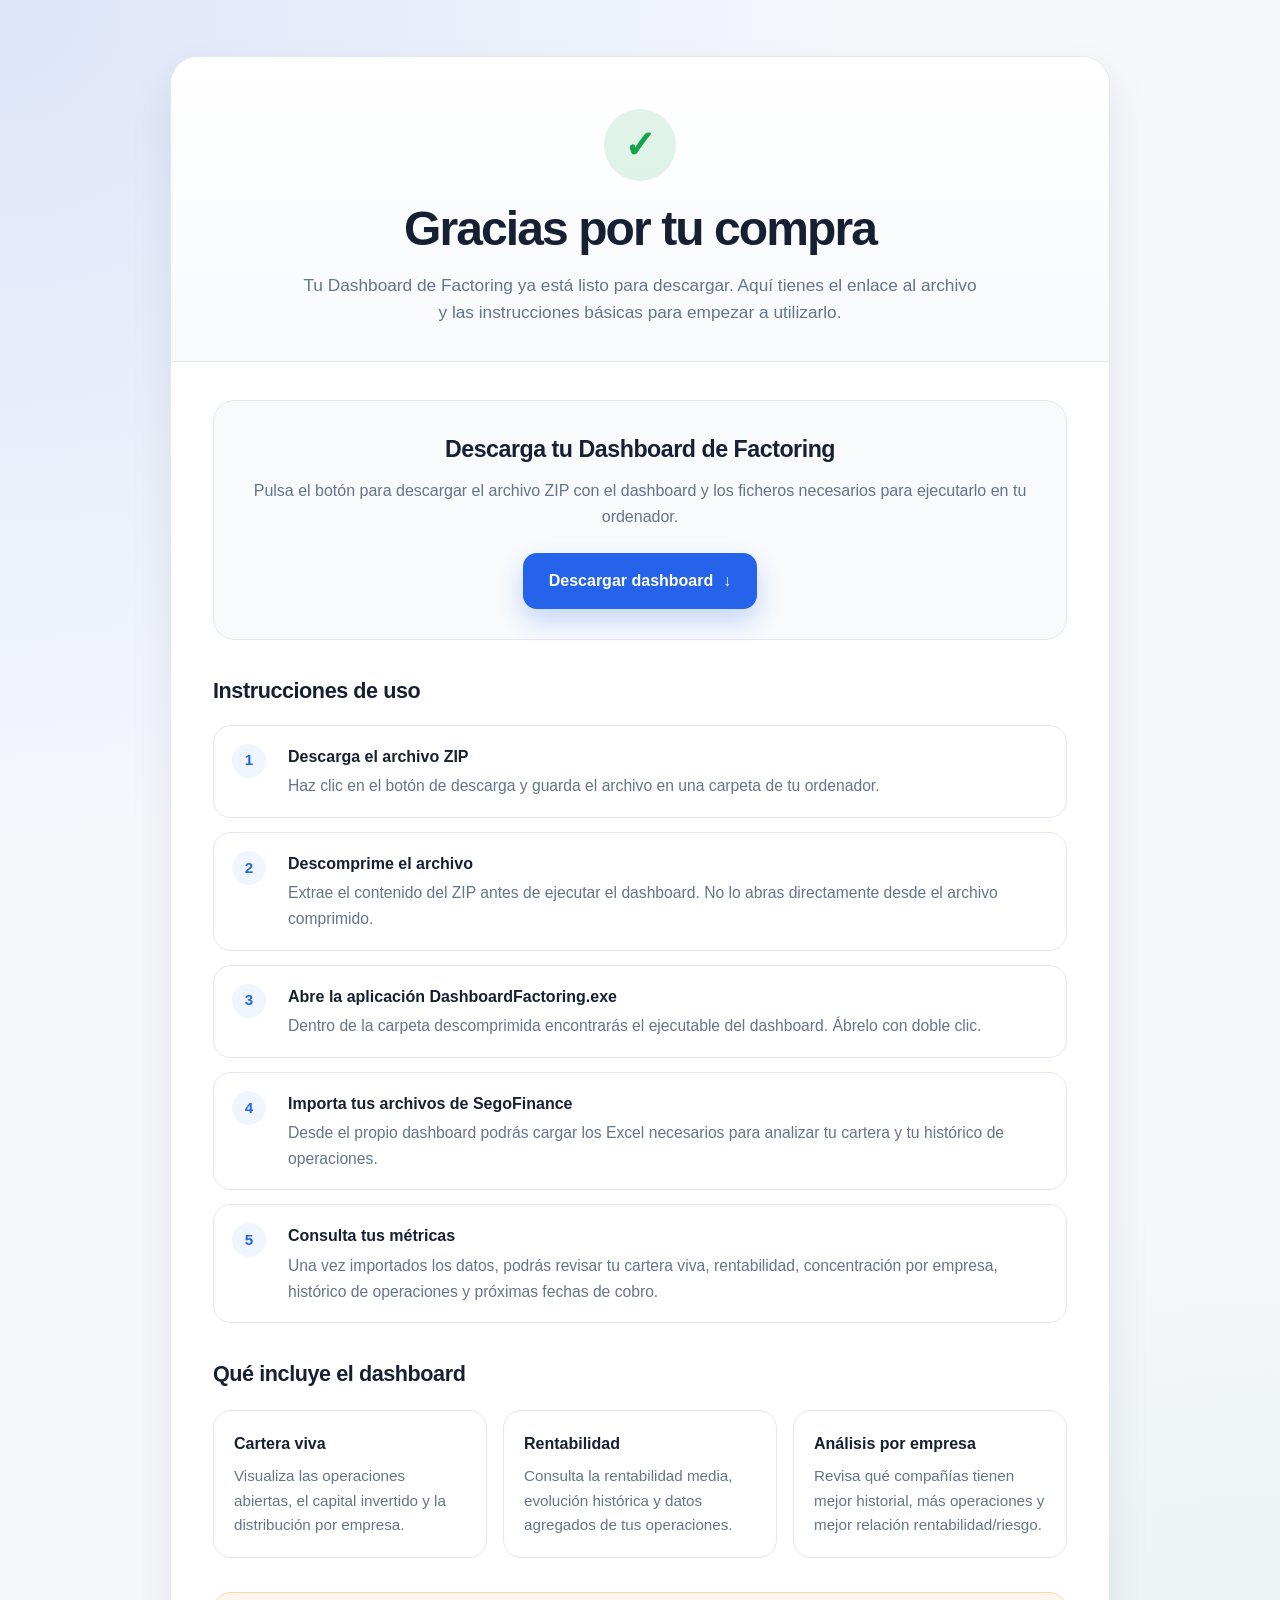
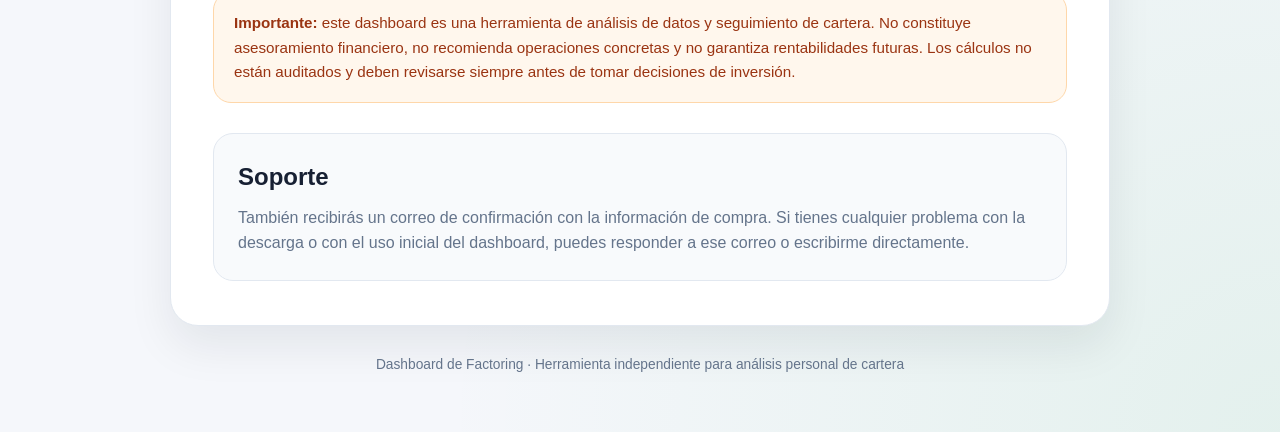
==== post-compra.html @ ce1b023b "Add files via upload" ====
<!DOCTYPE html>
<html lang="es">
<head>
  <meta charset="UTF-8" />
  <meta name="viewport" content="width=device-width, initial-scale=1.0" />
  <title>Gracias por tu compra | Dashboard de Factoring</title>

  <style>
    :root {
      --bg: #f5f7fb;
      --card: #ffffff;
      --primary: #2563eb;
      --primary-dark: #1d4ed8;
      --text: #172033;
      --muted: #64748b;
      --border: #e2e8f0;
      --success: #16a34a;
      --warning-bg: #fff7ed;
      --warning-border: #fed7aa;
      --warning-text: #9a3412;
      --shadow: 0 20px 45px rgba(15, 23, 42, 0.08);
    }

    * {
      box-sizing: border-box;
      margin: 0;
      padding: 0;
    }

    body {
      font-family: -apple-system, BlinkMacSystemFont, "Segoe UI", Roboto, Arial, sans-serif;
      background:
        radial-gradient(circle at top left, rgba(37, 99, 235, 0.12), transparent 35%),
        radial-gradient(circle at bottom right, rgba(22, 163, 74, 0.08), transparent 35%),
        var(--bg);
      color: var(--text);
      min-height: 100vh;
      line-height: 1.6;
    }

    .page {
      width: 100%;
      max-width: 980px;
      margin: 0 auto;
      padding: 56px 20px;
    }

    .card {
      background: var(--card);
      border: 1px solid var(--border);
      border-radius: 28px;
      box-shadow: var(--shadow);
      overflow: hidden;
    }

    .hero {
      padding: 52px 42px 34px;
      text-align: center;
      border-bottom: 1px solid var(--border);
      background: linear-gradient(180deg, #ffffff 0%, #f8fafc 100%);
    }

    .success-icon {
      width: 72px;
      height: 72px;
      margin: 0 auto 22px;
      border-radius: 50%;
      background: rgba(22, 163, 74, 0.12);
      color: var(--success);
      display: flex;
      align-items: center;
      justify-content: center;
      font-size: 38px;
      font-weight: 700;
    }

    h1 {
      font-size: clamp(2rem, 4vw, 3rem);
      line-height: 1.1;
      margin-bottom: 16px;
      letter-spacing: -0.04em;
    }

    .subtitle {
      max-width: 680px;
      margin: 0 auto;
      color: var(--muted);
      font-size: 1.08rem;
    }

    .content {
      padding: 38px 42px 44px;
    }

    .download-box {
      background: #f8fafc;
      border: 1px solid var(--border);
      border-radius: 22px;
      padding: 30px;
      text-align: center;
      margin-bottom: 34px;
    }

    .download-box h2 {
      font-size: 1.45rem;
      margin-bottom: 10px;
      letter-spacing: -0.02em;
    }

    .download-box p {
      color: var(--muted);
      margin-bottom: 24px;
    }

    .btn {
      display: inline-flex;
      align-items: center;
      justify-content: center;
      gap: 10px;
      background: var(--primary);
      color: #ffffff;
      text-decoration: none;
      font-weight: 700;
      padding: 15px 26px;
      border-radius: 14px;
      transition: 0.2s ease;
      box-shadow: 0 12px 24px rgba(37, 99, 235, 0.24);
    }

    .btn:hover {
      background: var(--primary-dark);
      transform: translateY(-2px);
    }

    .section {
      margin-top: 34px;
    }

    .section h2 {
      font-size: 1.35rem;
      margin-bottom: 16px;
      letter-spacing: -0.02em;
    }

    .steps {
      display: grid;
      gap: 14px;
      counter-reset: step;
    }

    .step {
      display: grid;
      grid-template-columns: 42px 1fr;
      gap: 14px;
      align-items: start;
      padding: 18px;
      border: 1px solid var(--border);
      border-radius: 18px;
      background: #ffffff;
    }

    .step::before {
      counter-increment: step;
      content: counter(step);
      width: 34px;
      height: 34px;
      border-radius: 50%;
      background: #eff6ff;
      color: var(--primary);
      display: flex;
      align-items: center;
      justify-content: center;
      font-weight: 800;
      font-size: 0.95rem;
    }

    .step strong {
      display: block;
      margin-bottom: 4px;
    }

    .step span {
      color: var(--muted);
      font-size: 0.98rem;
    }

    .info-grid {
      display: grid;
      grid-template-columns: repeat(3, 1fr);
      gap: 16px;
      margin-top: 18px;
    }

    .info-card {
      border: 1px solid var(--border);
      border-radius: 18px;
      padding: 20px;
      background: #ffffff;
    }

    .info-card h3 {
      font-size: 1rem;
      margin-bottom: 8px;
    }

    .info-card p {
      color: var(--muted);
      font-size: 0.95rem;
    }

    .warning {
      margin-top: 34px;
      padding: 18px 20px;
      border-radius: 18px;
      background: var(--warning-bg);
      border: 1px solid var(--warning-border);
      color: var(--warning-text);
      font-size: 0.95rem;
    }

    .support {
      margin-top: 30px;
      padding: 24px;
      border-radius: 20px;
      background: #f8fafc;
      border: 1px solid var(--border);
    }

    .support h2 {
      margin-bottom: 8px;
    }

    .support p {
      color: var(--muted);
    }

    .support a {
      color: var(--primary);
      font-weight: 700;
      text-decoration: none;
    }

    footer {
      text-align: center;
      color: var(--muted);
      font-size: 0.86rem;
      margin-top: 28px;
    }

    @media (max-width: 760px) {
      .page {
        padding: 28px 14px;
      }

      .hero,
      .content {
        padding-left: 22px;
        padding-right: 22px;
      }

      .hero {
        padding-top: 38px;
      }

      .download-box {
        padding: 24px 18px;
      }

      .info-grid {
        grid-template-columns: 1fr;
      }

      .step {
        grid-template-columns: 36px 1fr;
        padding: 16px;
      }

      .btn {
        width: 100%;
      }
    }
  </style>
</head>

<body>
  <main class="page">
    <section class="card">

      <div class="hero">
        <div class="success-icon">✓</div>
        <h1>Gracias por tu compra</h1>
        <p class="subtitle">
          Tu Dashboard de Factoring ya está listo para descargar. Aquí tienes el enlace al archivo y las instrucciones básicas para empezar a utilizarlo.
        </p>
      </div>

      <div class="content">

        <div class="download-box">
          <h2>Descarga tu Dashboard de Factoring</h2>
          <p>
            Pulsa el botón para descargar el archivo ZIP con el dashboard y los ficheros necesarios para ejecutarlo en tu ordenador.
          </p>

          <a class="btn" href="https://drive.google.com/file/d/1W6_5NoP41m3DDJZLUYi-UUMXNj_5M4J9/view?usp=share_link" target="_blank" rel="noopener noreferrer">
            Descargar dashboard
            <span>↓</span>
          </a>
        </div>

        <section class="section">
          <h2>Instrucciones de uso</h2>

          <div class="steps">
            <div class="step">
              <div>
                <strong>Descarga el archivo ZIP</strong>
                <span>
                  Haz clic en el botón de descarga y guarda el archivo en una carpeta de tu ordenador.
                </span>
              </div>
            </div>

            <div class="step">
              <div>
                <strong>Descomprime el archivo</strong>
                <span>
                  Extrae el contenido del ZIP antes de ejecutar el dashboard. No lo abras directamente desde el archivo comprimido.
                </span>
              </div>
            </div>

            <div class="step">
              <div>
                <strong>Abre la aplicación DashboardFactoring.exe</strong>
                <span>
                  Dentro de la carpeta descomprimida encontrarás el ejecutable del dashboard. Ábrelo con doble clic.
                </span>
              </div>
            </div>

            <div class="step">
              <div>
                <strong>Importa tus archivos de SegoFinance</strong>
                <span>
                  Desde el propio dashboard podrás cargar los Excel necesarios para analizar tu cartera y tu histórico de operaciones.
                </span>
              </div>
            </div>

            <div class="step">
              <div>
                <strong>Consulta tus métricas</strong>
                <span>
                  Una vez importados los datos, podrás revisar tu cartera viva, rentabilidad, concentración por empresa, histórico de operaciones y próximas fechas de cobro.
                </span>
              </div>
            </div>
          </div>
        </section>

        <section class="section">
          <h2>Qué incluye el dashboard</h2>

          <div class="info-grid">
            <div class="info-card">
              <h3>Cartera viva</h3>
              <p>
                Visualiza las operaciones abiertas, el capital invertido y la distribución por empresa.
              </p>
            </div>

            <div class="info-card">
              <h3>Rentabilidad</h3>
              <p>
                Consulta la rentabilidad media, evolución histórica y datos agregados de tus operaciones.
              </p>
            </div>

            <div class="info-card">
              <h3>Análisis por empresa</h3>
              <p>
                Revisa qué compañías tienen mejor historial, más operaciones y mejor relación rentabilidad/riesgo.
              </p>
            </div>
          </div>
        </section>

        <div class="warning">
          <strong>Importante:</strong>
          este dashboard es una herramienta de análisis de datos y seguimiento de cartera. No constituye asesoramiento financiero, no recomienda operaciones concretas y no garantiza rentabilidades futuras. Los cálculos no están auditados y deben revisarse siempre antes de tomar decisiones de inversión.
        </div>

        <section class="support">
          <h2>Soporte</h2>
          <p>
            También recibirás un correo de confirmación con la información de compra. Si tienes cualquier problema con la descarga o con el uso inicial del dashboard, puedes responder a ese correo o escribirme directamente.
          </p>
        </section>

      </div>
    </section>

    <footer>
      Dashboard de Factoring · Herramienta independiente para análisis personal de cartera
    </footer>
  </main>
</body>
</html>
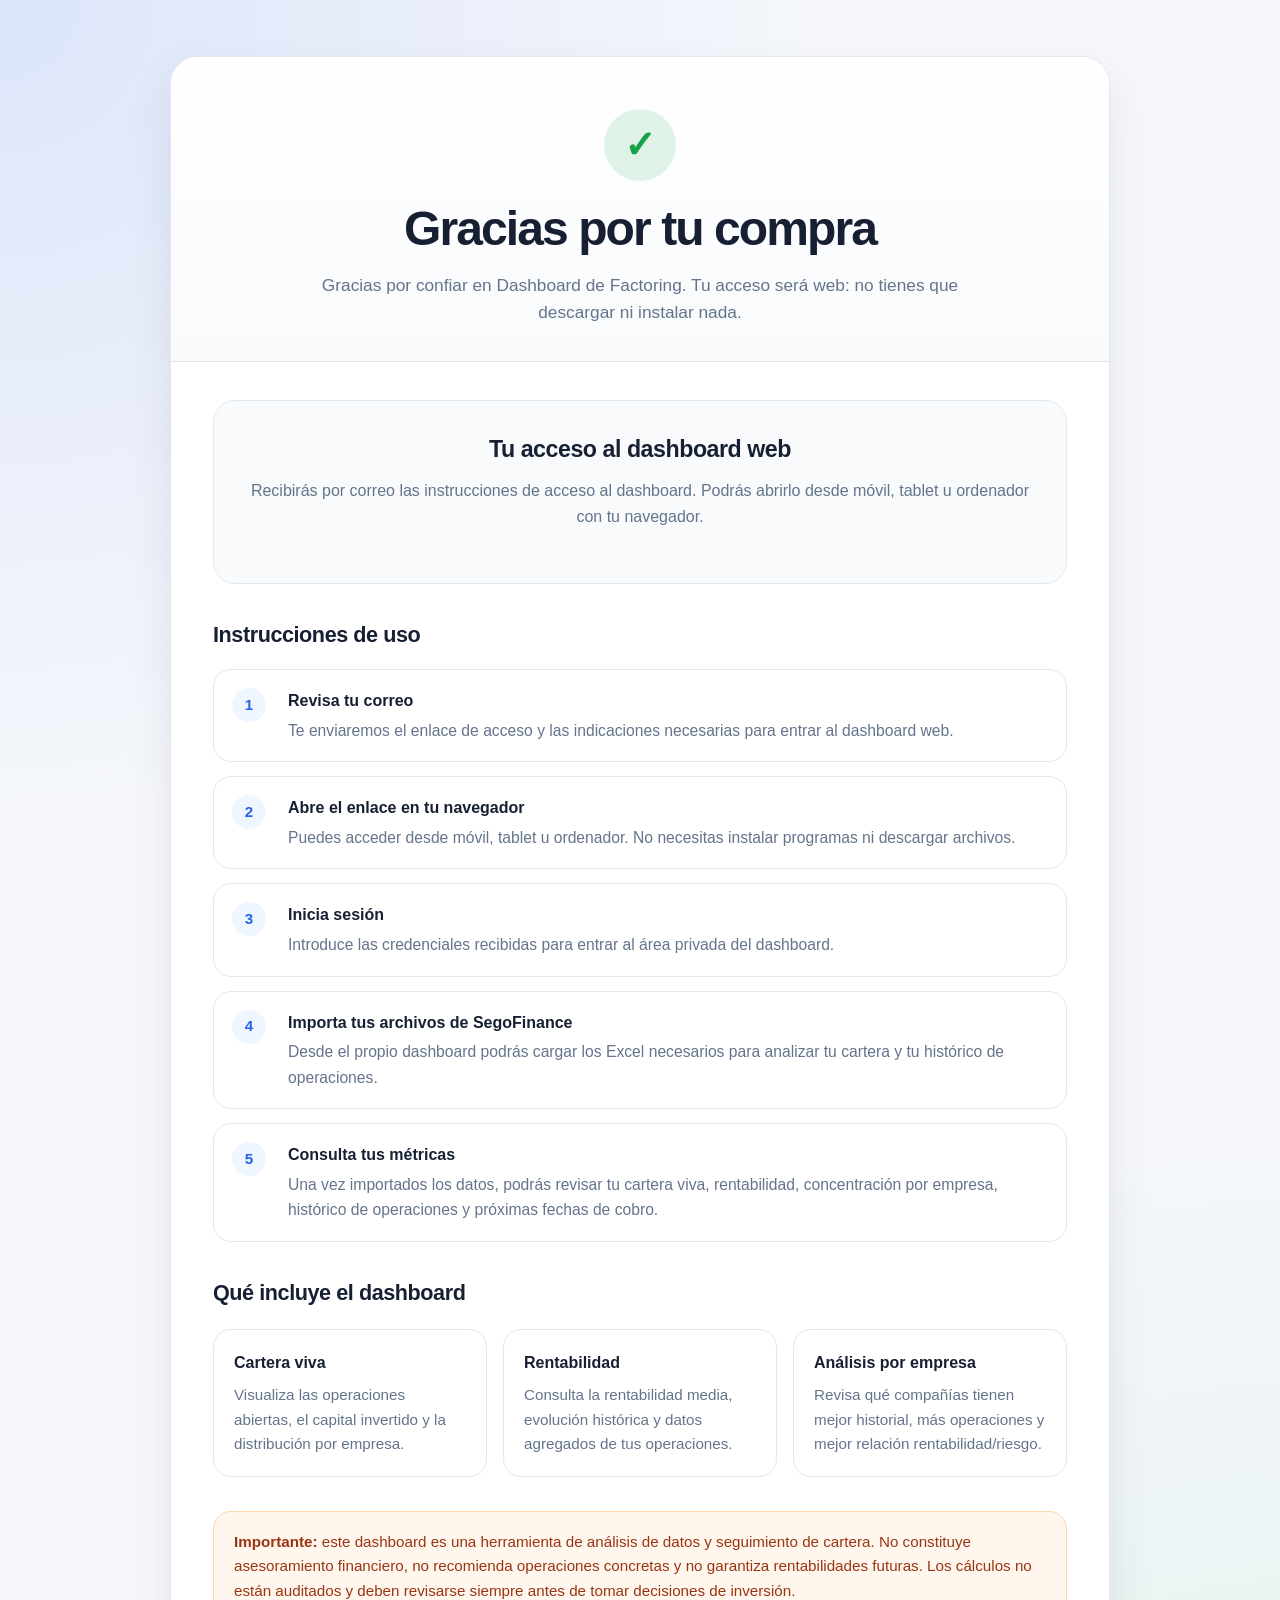
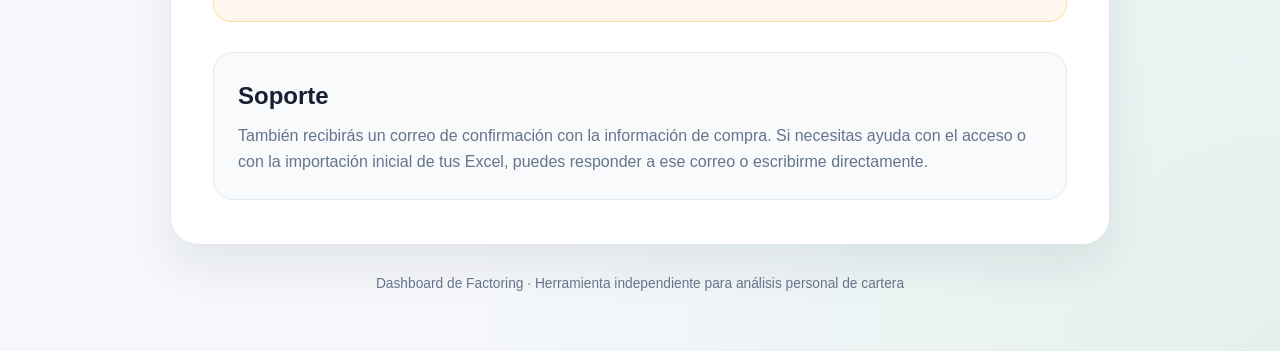
==== commit 108892a4: "Add files via upload" ====
--- a/post-compra.html
+++ b/post-compra.html
@@ -92,7 +92,7 @@
       padding: 38px 42px 44px;
     }
 
-    .download-box {
+    .access-box {
       background: #f8fafc;
       border: 1px solid var(--border);
       border-radius: 22px;
@@ -101,13 +101,13 @@
       margin-bottom: 34px;
     }
 
-    .download-box h2 {
+    .access-box h2 {
       font-size: 1.45rem;
       margin-bottom: 10px;
       letter-spacing: -0.02em;
     }
 
-    .download-box p {
+    .access-box p {
       color: var(--muted);
       margin-bottom: 24px;
     }
@@ -262,7 +262,7 @@
         padding-top: 38px;
       }
 
-      .download-box {
+      .access-box {
         padding: 24px 18px;
       }
 
@@ -290,22 +290,17 @@
         <div class="success-icon">✓</div>
         <h1>Gracias por tu compra</h1>
         <p class="subtitle">
-          Tu Dashboard de Factoring ya está listo para descargar. Aquí tienes el enlace al archivo y las instrucciones básicas para empezar a utilizarlo.
+          Gracias por confiar en Dashboard de Factoring. Tu acceso será web: no tienes que descargar ni instalar nada.
         </p>
       </div>
 
       <div class="content">
 
-        <div class="download-box">
-          <h2>Descarga tu Dashboard de Factoring</h2>
+        <div class="access-box">
+          <h2>Tu acceso al dashboard web</h2>
           <p>
-            Pulsa el botón para descargar el archivo ZIP con el dashboard y los ficheros necesarios para ejecutarlo en tu ordenador.
+            Recibirás por correo las instrucciones de acceso al dashboard. Podrás abrirlo desde móvil, tablet u ordenador con tu navegador.
           </p>
-
-          <a class="btn" href="https://drive.google.com/file/d/1W6_5NoP41m3DDJZLUYi-UUMXNj_5M4J9/view?usp=share_link" target="_blank" rel="noopener noreferrer">
-            Descargar dashboard
-            <span>↓</span>
-          </a>
         </div>
 
         <section class="section">
@@ -314,27 +309,27 @@
           <div class="steps">
             <div class="step">
               <div>
-                <strong>Descarga el archivo ZIP</strong>
+                <strong>Revisa tu correo</strong>
                 <span>
-                  Haz clic en el botón de descarga y guarda el archivo en una carpeta de tu ordenador.
+                  Te enviaremos el enlace de acceso y las indicaciones necesarias para entrar al dashboard web.
                 </span>
               </div>
             </div>
 
             <div class="step">
               <div>
-                <strong>Descomprime el archivo</strong>
+                <strong>Abre el enlace en tu navegador</strong>
                 <span>
-                  Extrae el contenido del ZIP antes de ejecutar el dashboard. No lo abras directamente desde el archivo comprimido.
+                  Puedes acceder desde móvil, tablet u ordenador. No necesitas instalar programas ni descargar archivos.
                 </span>
               </div>
             </div>
 
             <div class="step">
               <div>
-                <strong>Abre la aplicación DashboardFactoring.exe</strong>
+                <strong>Inicia sesión</strong>
                 <span>
-                  Dentro de la carpeta descomprimida encontrarás el ejecutable del dashboard. Ábrelo con doble clic.
+                  Introduce las credenciales recibidas para entrar al área privada del dashboard.
                 </span>
               </div>
             </div>
@@ -394,7 +389,7 @@
         <section class="support">
           <h2>Soporte</h2>
           <p>
-            También recibirás un correo de confirmación con la información de compra. Si tienes cualquier problema con la descarga o con el uso inicial del dashboard, puedes responder a ese correo o escribirme directamente.
+            También recibirás un correo de confirmación con la información de compra. Si necesitas ayuda con el acceso o con la importación inicial de tus Excel, puedes responder a ese correo o escribirme directamente.
           </p>
         </section>
 
@@ -406,4 +401,4 @@
     </footer>
   </main>
 </body>
-</html>+</html>
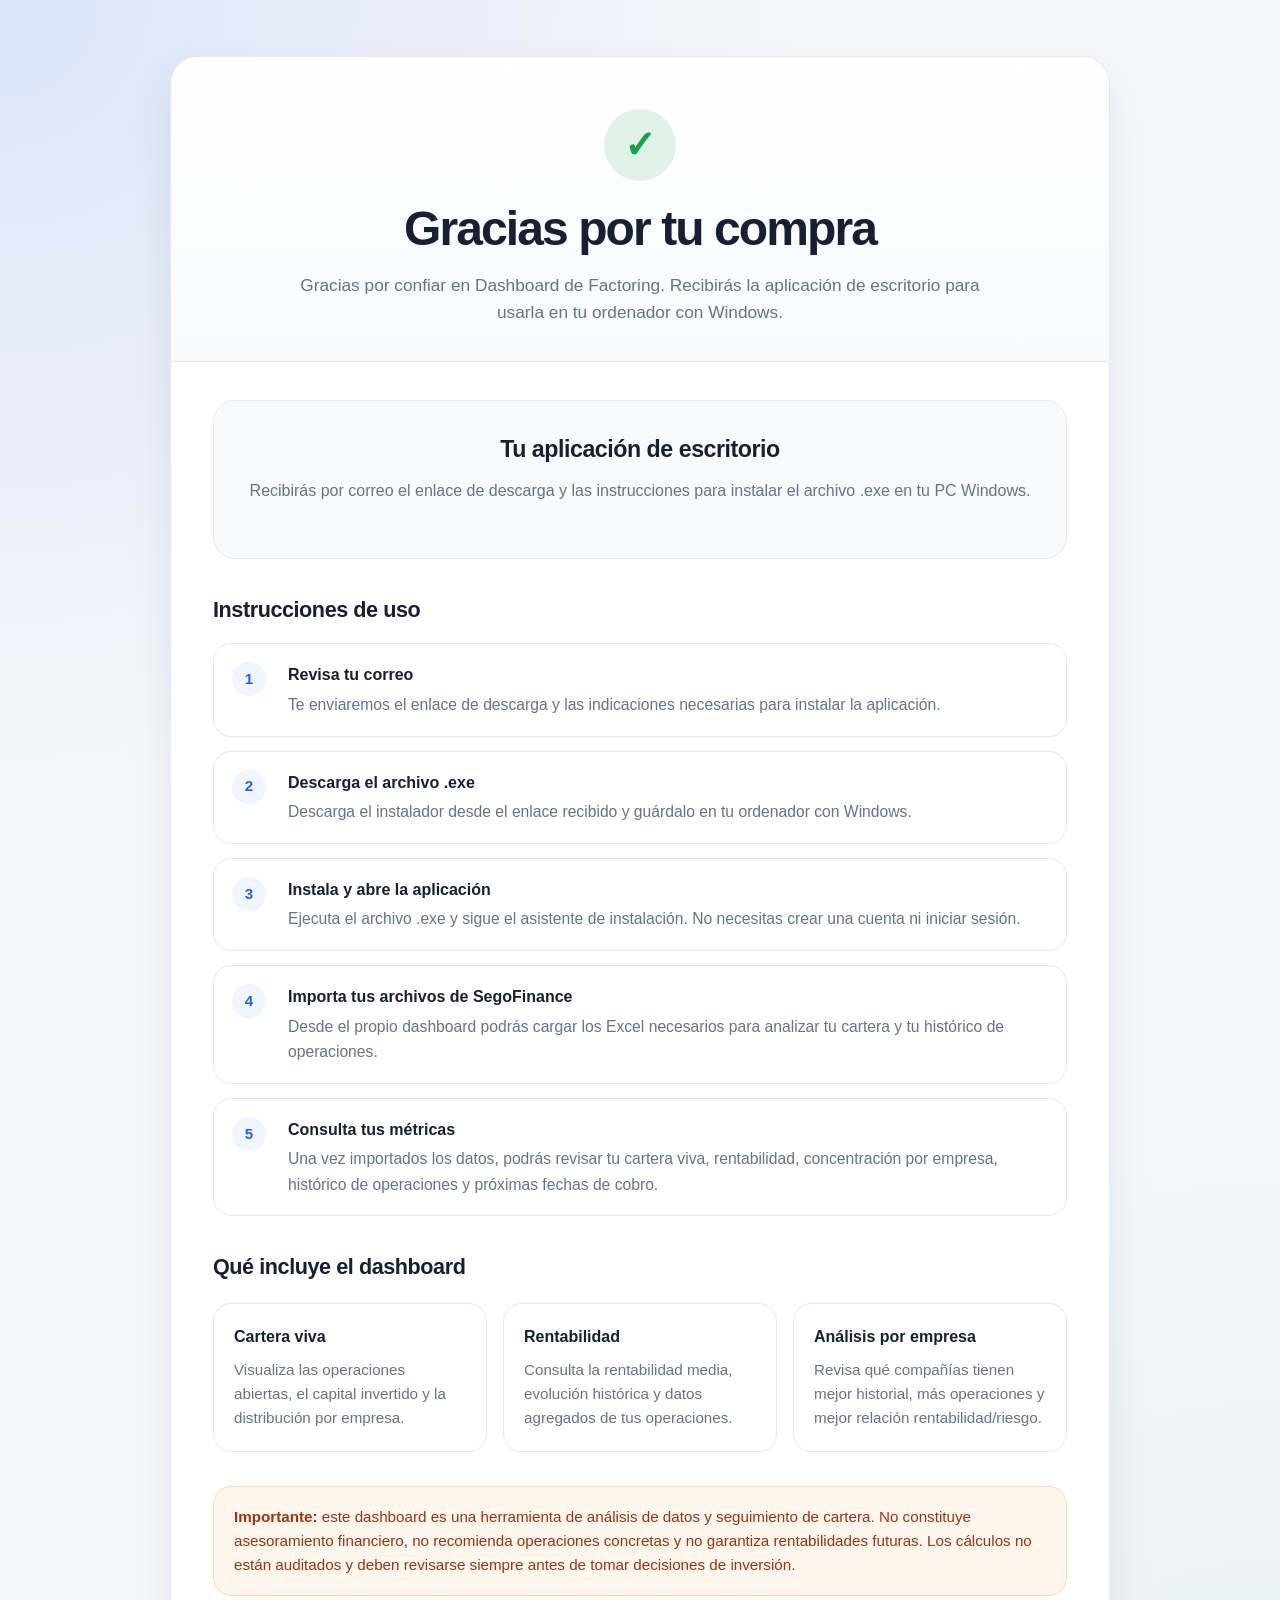
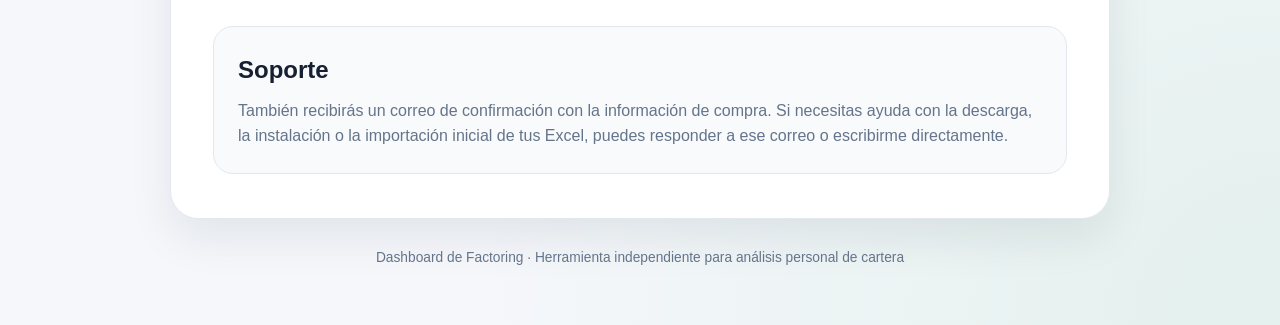
==== commit 597e272b: "Add files via upload" ====
--- a/post-compra.html
+++ b/post-compra.html
@@ -290,16 +290,16 @@
         <div class="success-icon">✓</div>
         <h1>Gracias por tu compra</h1>
         <p class="subtitle">
-          Gracias por confiar en Dashboard de Factoring. Tu acceso será web: no tienes que descargar ni instalar nada.
+          Gracias por confiar en Dashboard de Factoring. Recibirás la aplicación de escritorio para usarla en tu ordenador con Windows.
         </p>
       </div>
 
       <div class="content">
 
         <div class="access-box">
-          <h2>Tu acceso al dashboard web</h2>
+          <h2>Tu aplicación de escritorio</h2>
           <p>
-            Recibirás por correo las instrucciones de acceso al dashboard. Podrás abrirlo desde móvil, tablet u ordenador con tu navegador.
+            Recibirás por correo el enlace de descarga y las instrucciones para instalar el archivo .exe en tu PC Windows.
           </p>
         </div>
 
@@ -311,25 +311,25 @@
               <div>
                 <strong>Revisa tu correo</strong>
                 <span>
-                  Te enviaremos el enlace de acceso y las indicaciones necesarias para entrar al dashboard web.
+                  Te enviaremos el enlace de descarga y las indicaciones necesarias para instalar la aplicación.
                 </span>
               </div>
             </div>
 
             <div class="step">
               <div>
-                <strong>Abre el enlace en tu navegador</strong>
+                <strong>Descarga el archivo .exe</strong>
                 <span>
-                  Puedes acceder desde móvil, tablet u ordenador. No necesitas instalar programas ni descargar archivos.
+                  Descarga el instalador desde el enlace recibido y guárdalo en tu ordenador con Windows.
                 </span>
               </div>
             </div>
 
             <div class="step">
               <div>
-                <strong>Inicia sesión</strong>
+                <strong>Instala y abre la aplicación</strong>
                 <span>
-                  Introduce las credenciales recibidas para entrar al área privada del dashboard.
+                  Ejecuta el archivo .exe y sigue el asistente de instalación. No necesitas crear una cuenta ni iniciar sesión.
                 </span>
               </div>
             </div>
@@ -389,7 +389,7 @@
         <section class="support">
           <h2>Soporte</h2>
           <p>
-            También recibirás un correo de confirmación con la información de compra. Si necesitas ayuda con el acceso o con la importación inicial de tus Excel, puedes responder a ese correo o escribirme directamente.
+            También recibirás un correo de confirmación con la información de compra. Si necesitas ayuda con la descarga, la instalación o la importación inicial de tus Excel, puedes responder a ese correo o escribirme directamente.
           </p>
         </section>
 
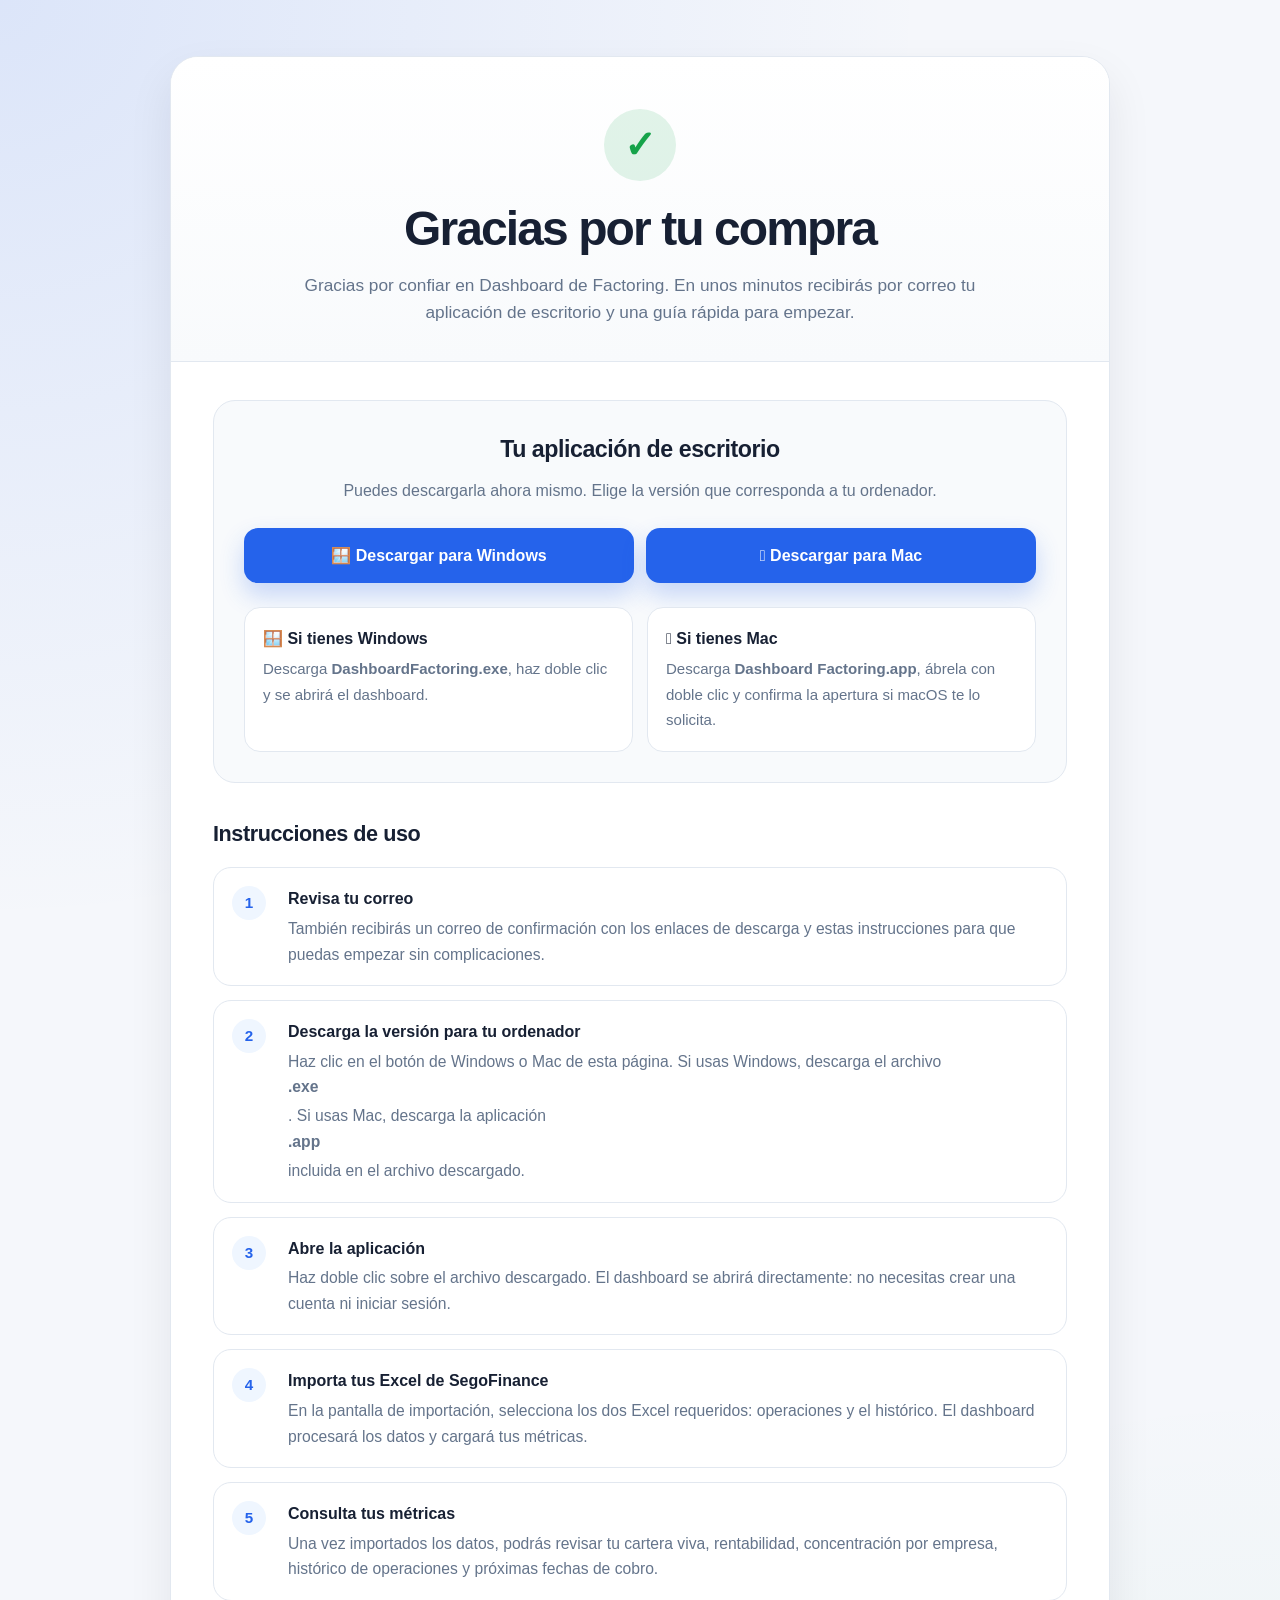
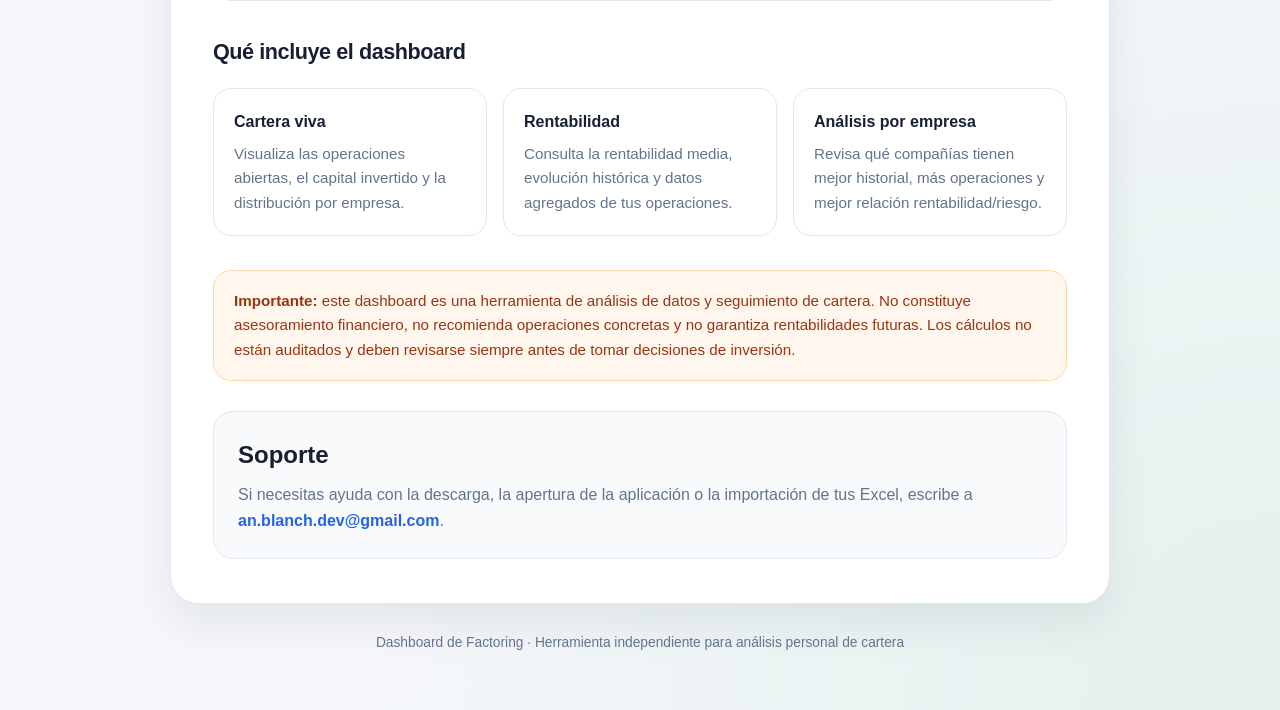
==== commit c737f96f: "Add files via upload" ====
--- a/post-compra.html
+++ b/post-compra.html
@@ -112,6 +112,36 @@
       margin-bottom: 24px;
     }
 
+    .download-options {
+      display: grid;
+      grid-template-columns: repeat(2, 1fr);
+      gap: 14px;
+      text-align: left;
+    }
+
+    .download-option {
+      padding: 18px;
+      border: 1px solid var(--border);
+      border-radius: 16px;
+      background: #ffffff;
+    }
+
+    .download-option strong {
+      display: block;
+      margin-bottom: 4px;
+      font-size: 1rem;
+    }
+
+    .download-option span {
+      color: var(--muted);
+      font-size: 0.94rem;
+    }
+
+    .file-name {
+      color: var(--text);
+      font-weight: 700;
+    }
+
     .btn {
       display: inline-flex;
       align-items: center;
@@ -132,6 +162,18 @@
       transform: translateY(-2px);
     }
 
+    .download-actions {
+      display: flex;
+      justify-content: center;
+      gap: 12px;
+      margin: 22px 0 24px;
+      flex-wrap: wrap;
+    }
+
+    .download-actions .btn {
+      flex: 1 1 240px;
+    }
+
     .section {
       margin-top: 34px;
     }
@@ -270,6 +312,10 @@
         grid-template-columns: 1fr;
       }
 
+      .download-options {
+        grid-template-columns: 1fr;
+      }
+
       .step {
         grid-template-columns: 36px 1fr;
         padding: 16px;
@@ -277,6 +323,10 @@
 
       .btn {
         width: 100%;
+      }
+
+      .download-actions {
+        gap: 10px;
       }
     }
   </style>
@@ -290,7 +340,7 @@
         <div class="success-icon">✓</div>
         <h1>Gracias por tu compra</h1>
         <p class="subtitle">
-          Gracias por confiar en Dashboard de Factoring. Recibirás la aplicación de escritorio para usarla en tu ordenador con Windows.
+          Gracias por confiar en Dashboard de Factoring. En unos minutos recibirás por correo tu aplicación de escritorio y una guía rápida para empezar.
         </p>
       </div>
 
@@ -299,8 +349,22 @@
         <div class="access-box">
           <h2>Tu aplicación de escritorio</h2>
           <p>
-            Recibirás por correo el enlace de descarga y las instrucciones para instalar el archivo .exe en tu PC Windows.
+            Puedes descargarla ahora mismo. Elige la versión que corresponda a tu ordenador.
           </p>
+          <div class="download-actions">
+            <a class="btn" href="https://drive.google.com/drive/folders/1AxjuNsXa7pS9QCYdSYCRr5a_I_ThwJNp?usp=sharing" target="_blank" rel="noopener noreferrer">🪟 Descargar para Windows</a>
+            <a class="btn" href="https://drive.google.com/drive/folders/1AxjuNsXa7pS9QCYdSYCRr5a_I_ThwJNp?usp=sharing" target="_blank" rel="noopener noreferrer"> Descargar para Mac</a>
+          </div>
+          <div class="download-options">
+            <div class="download-option">
+              <strong>🪟 Si tienes Windows</strong>
+              <span>Descarga <span class="file-name">DashboardFactoring.exe</span>, haz doble clic y se abrirá el dashboard.</span>
+            </div>
+            <div class="download-option">
+              <strong> Si tienes Mac</strong>
+              <span>Descarga <span class="file-name">Dashboard Factoring.app</span>, ábrela con doble clic y confirma la apertura si macOS te lo solicita.</span>
+            </div>
+          </div>
         </div>
 
         <section class="section">
@@ -309,36 +373,36 @@
           <div class="steps">
             <div class="step">
               <div>
-                <strong>Revisa tu correo</strong>
-                <span>
-                  Te enviaremos el enlace de descarga y las indicaciones necesarias para instalar la aplicación.
+              <strong>Revisa tu correo</strong>
+              <span>
+                  También recibirás un correo de confirmación con los enlaces de descarga y estas instrucciones para que puedas empezar sin complicaciones.
                 </span>
               </div>
             </div>
 
             <div class="step">
               <div>
-                <strong>Descarga el archivo .exe</strong>
-                <span>
-                  Descarga el instalador desde el enlace recibido y guárdalo en tu ordenador con Windows.
+              <strong>Descarga la versión para tu ordenador</strong>
+              <span>
+                  Haz clic en el botón de Windows o Mac de esta página. Si usas Windows, descarga el archivo <strong>.exe</strong>. Si usas Mac, descarga la aplicación <strong>.app</strong> incluida en el archivo descargado.
                 </span>
               </div>
             </div>
 
             <div class="step">
               <div>
-                <strong>Instala y abre la aplicación</strong>
-                <span>
-                  Ejecuta el archivo .exe y sigue el asistente de instalación. No necesitas crear una cuenta ni iniciar sesión.
+              <strong>Abre la aplicación</strong>
+              <span>
+                  Haz doble clic sobre el archivo descargado. El dashboard se abrirá directamente: no necesitas crear una cuenta ni iniciar sesión.
                 </span>
               </div>
             </div>
 
             <div class="step">
               <div>
-                <strong>Importa tus archivos de SegoFinance</strong>
-                <span>
-                  Desde el propio dashboard podrás cargar los Excel necesarios para analizar tu cartera y tu histórico de operaciones.
+              <strong>Importa tus Excel de SegoFinance</strong>
+              <span>
+                  En la pantalla de importación, selecciona los dos Excel requeridos: operaciones y el histórico. El dashboard procesará los datos y cargará tus métricas.
                 </span>
               </div>
             </div>
@@ -389,7 +453,7 @@
         <section class="support">
           <h2>Soporte</h2>
           <p>
-            También recibirás un correo de confirmación con la información de compra. Si necesitas ayuda con la descarga, la instalación o la importación inicial de tus Excel, puedes responder a ese correo o escribirme directamente.
+            Si necesitas ayuda con la descarga, la apertura de la aplicación o la importación de tus Excel, escribe a <a href="mailto:an.blanch.dev@gmail.com">an.blanch.dev@gmail.com</a>.
           </p>
         </section>
 
